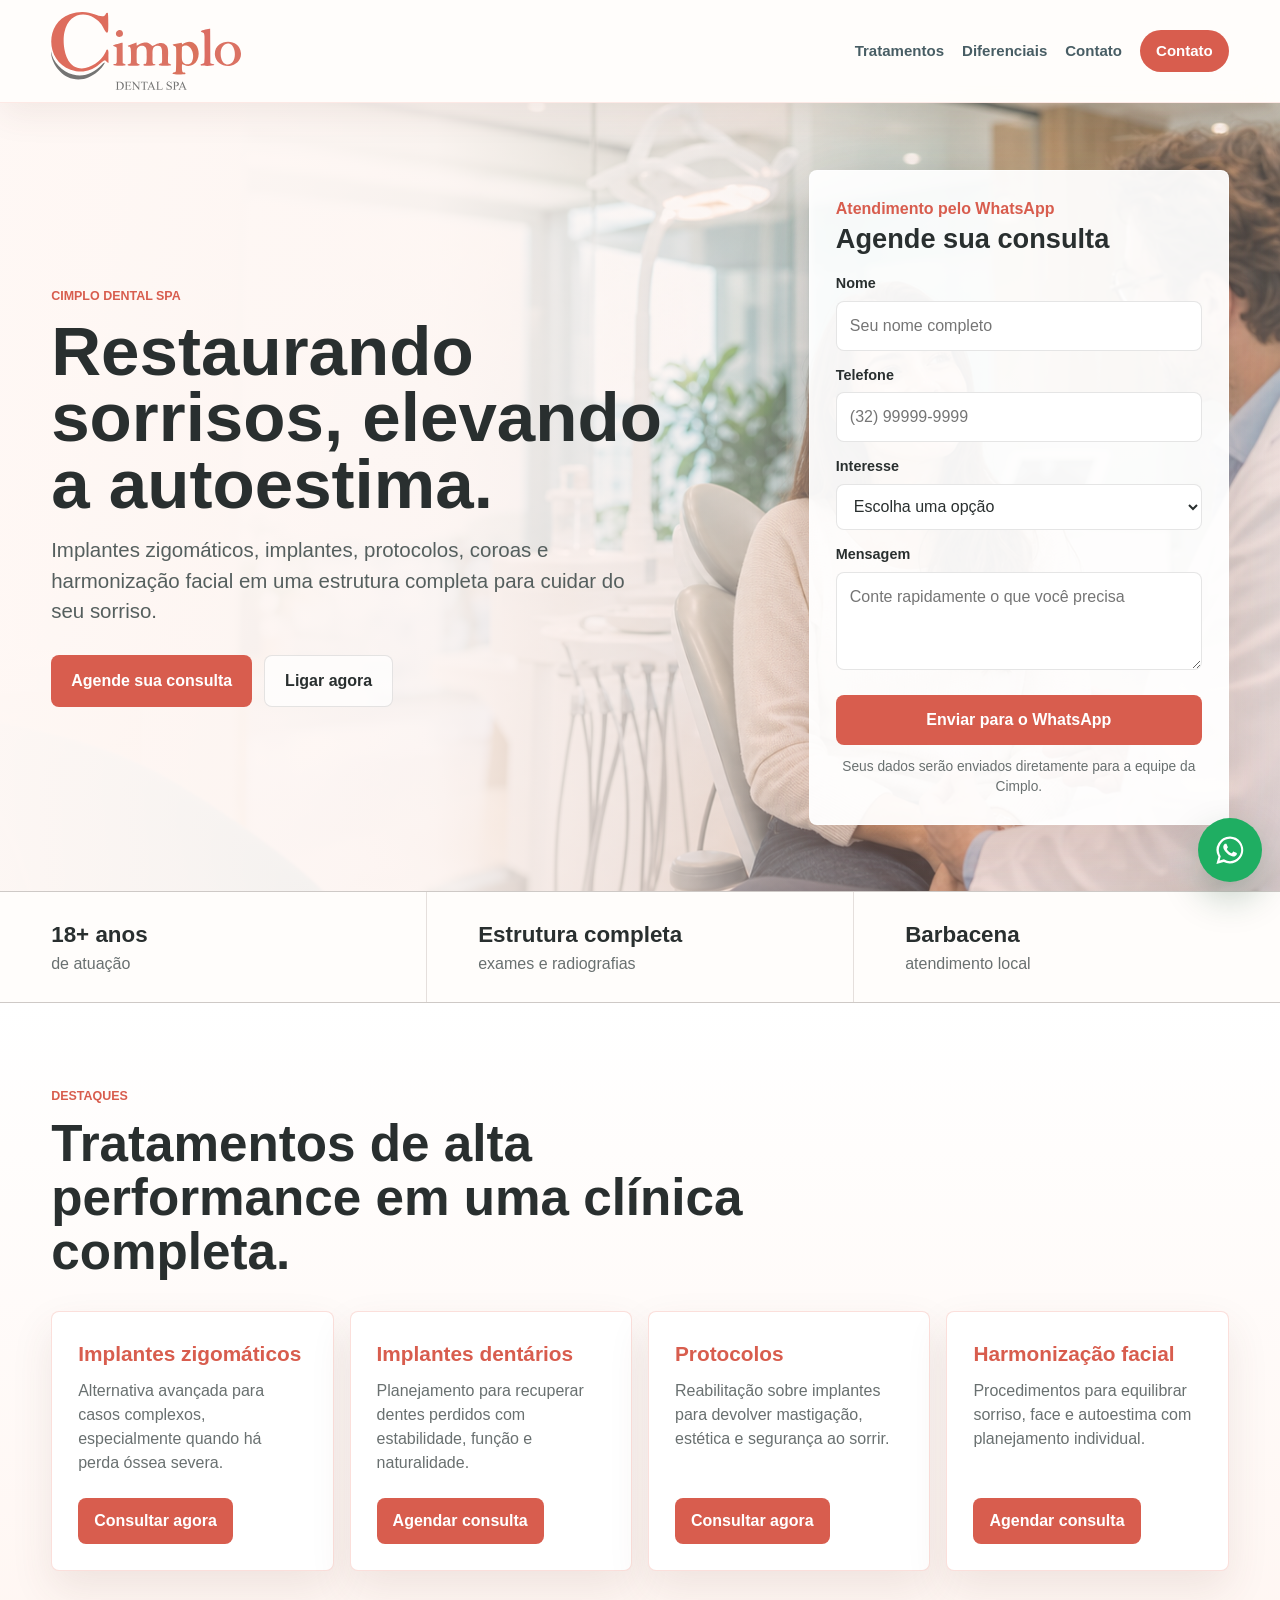
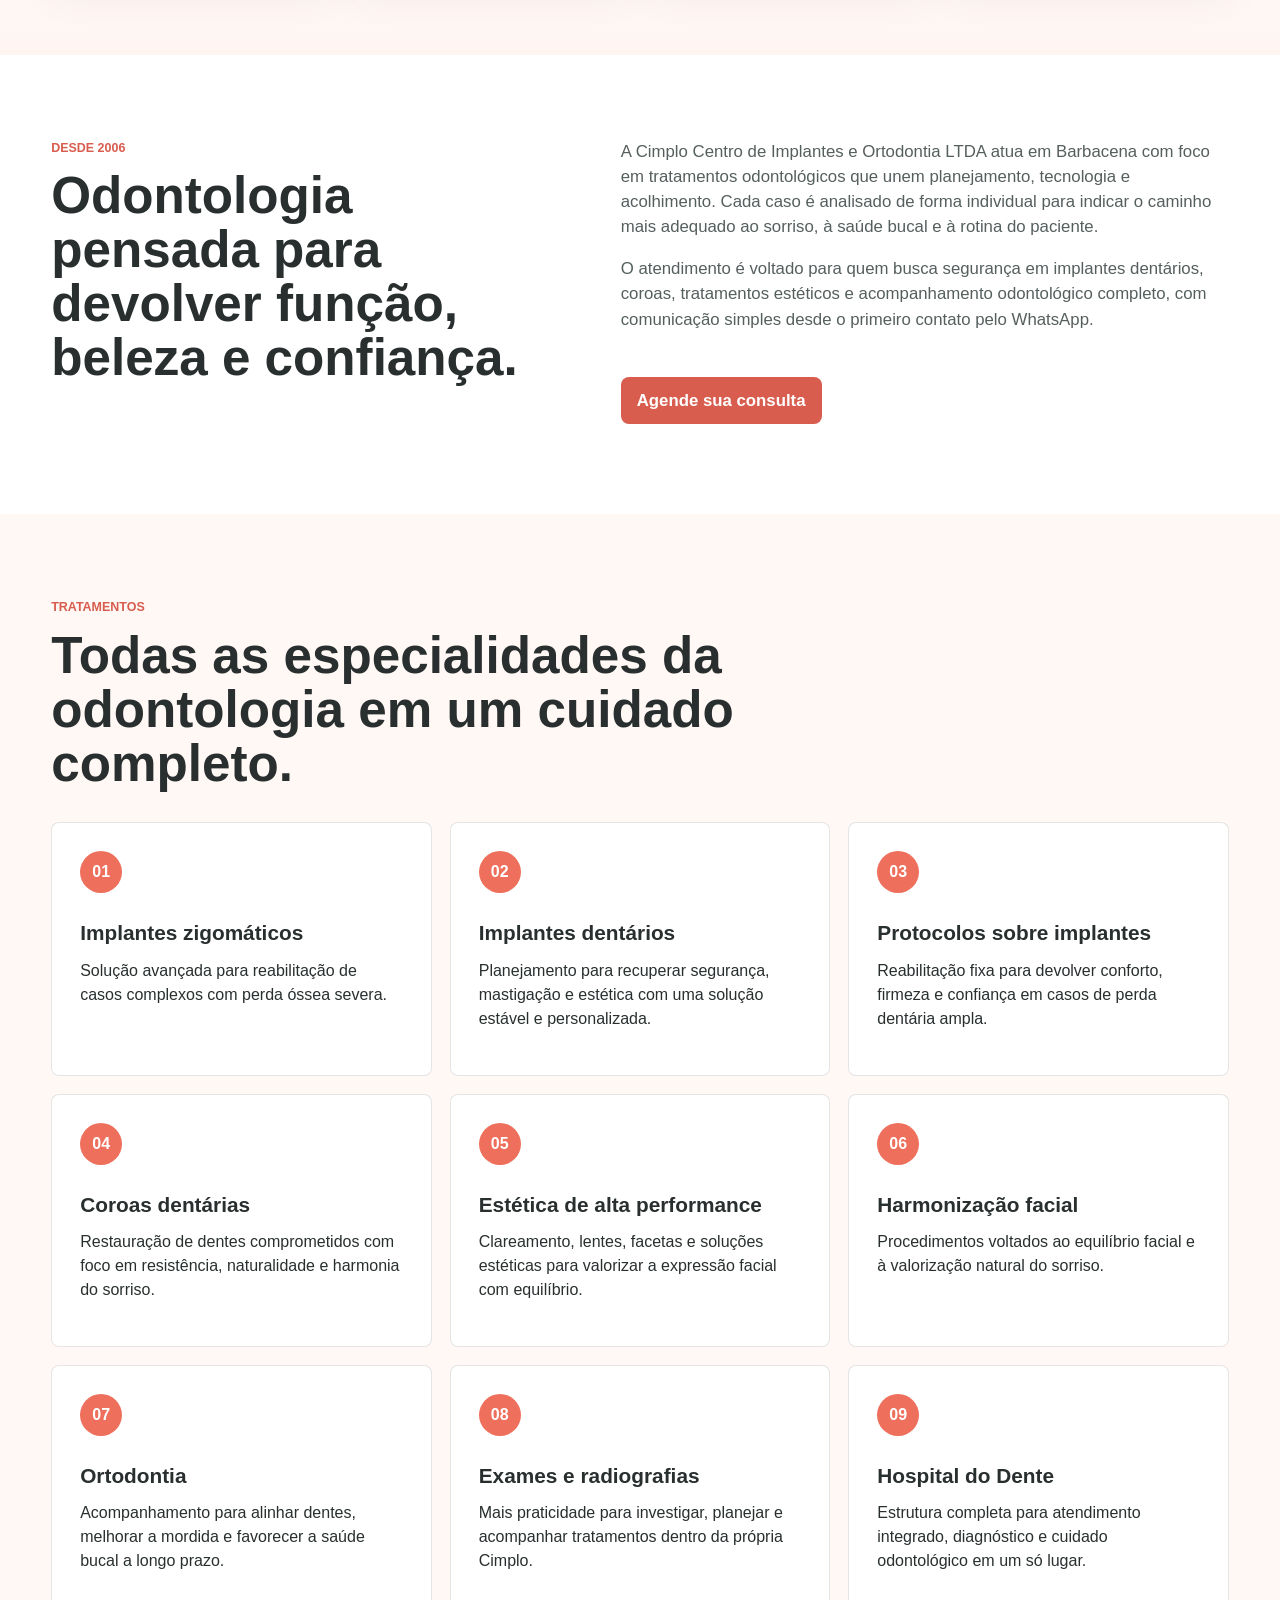
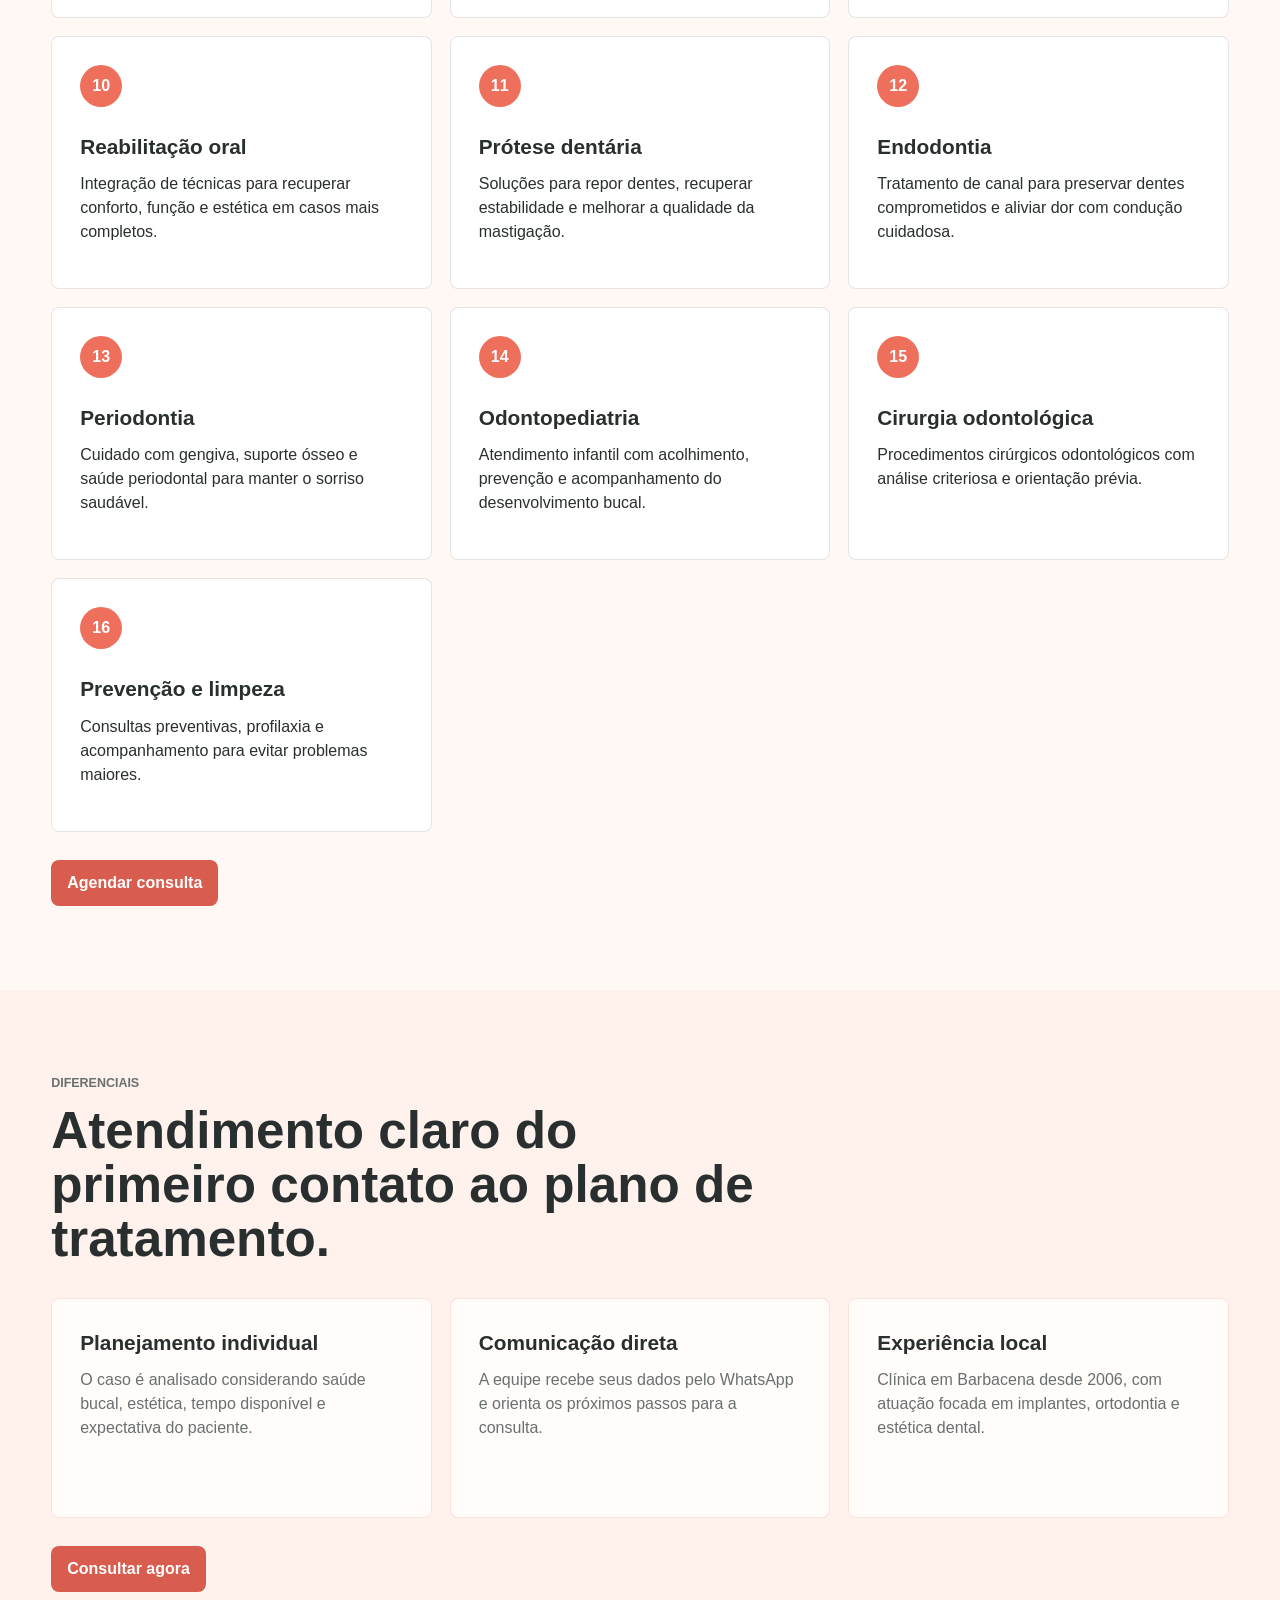
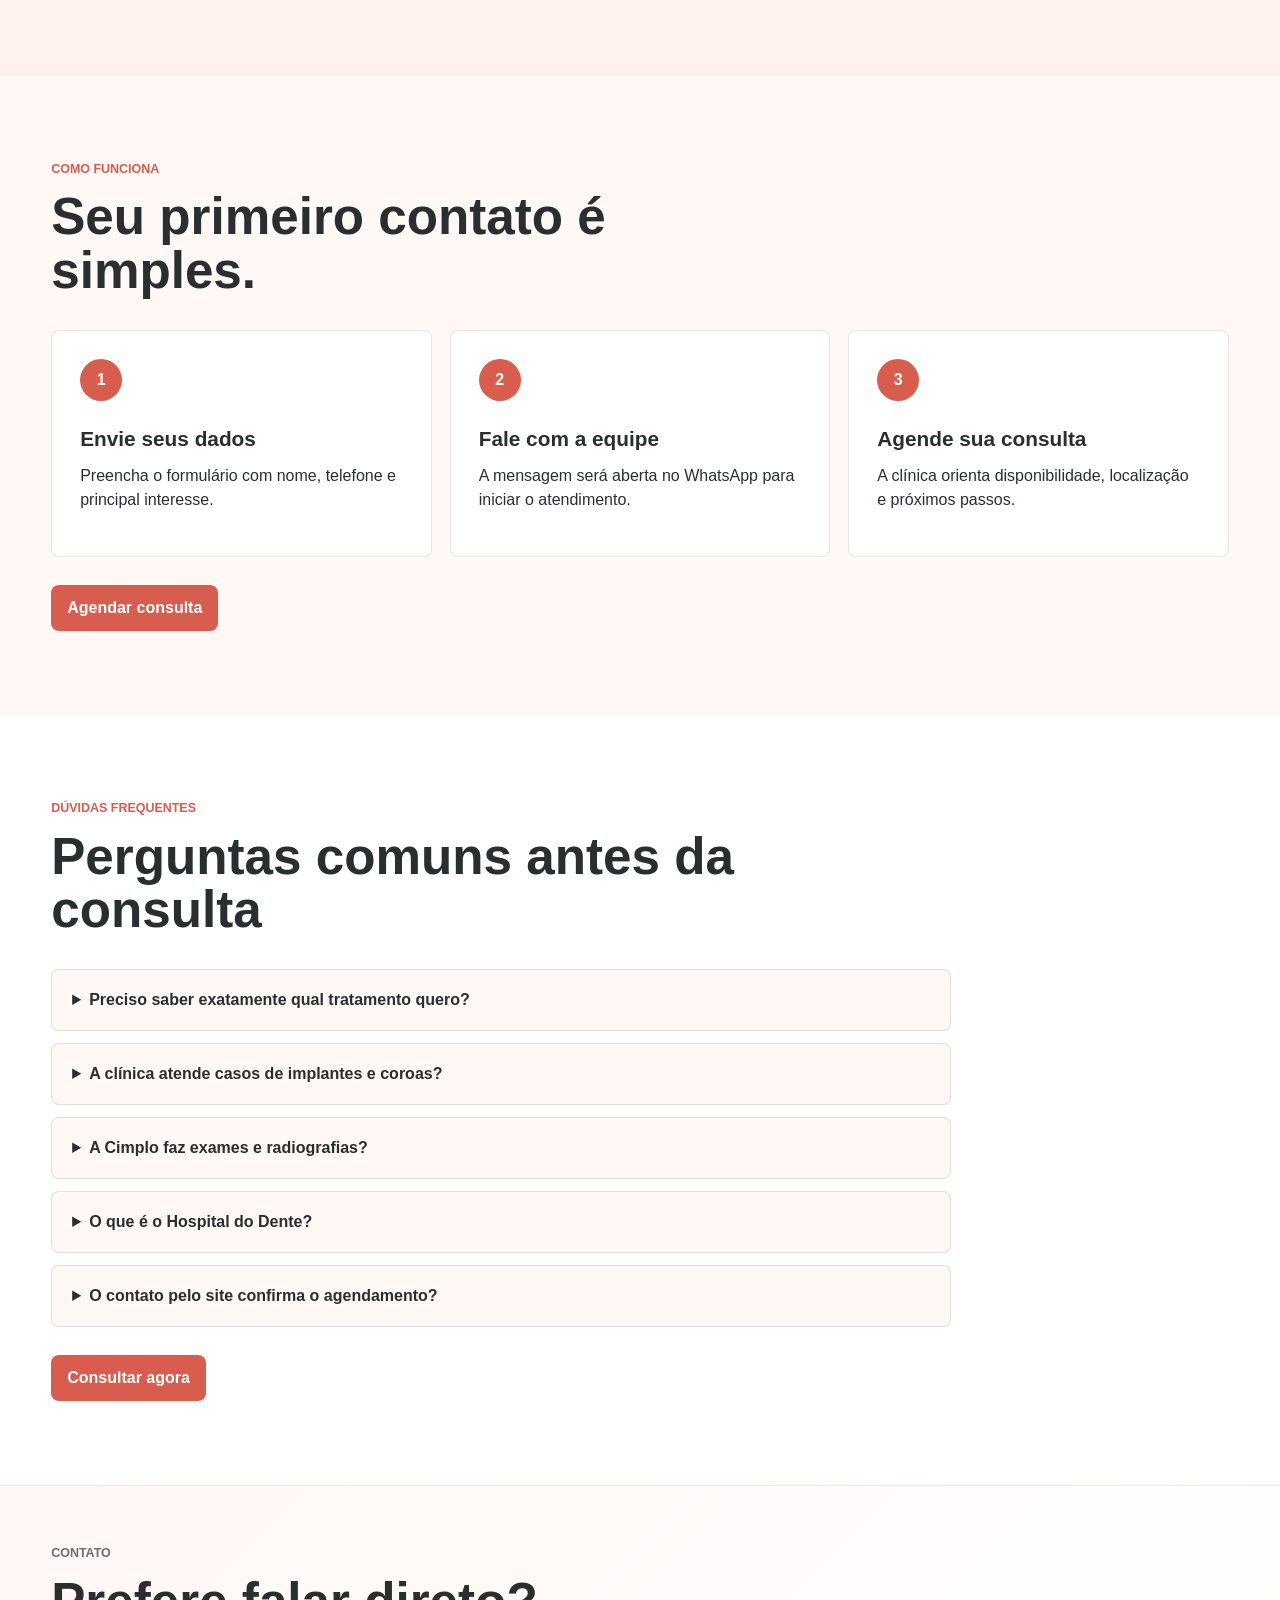
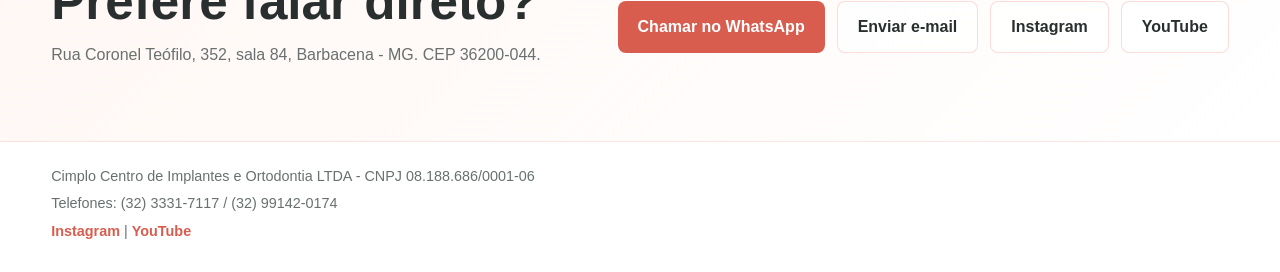
==== index.html @ 1db48340 "Add files via upload" ====
<!doctype html>
<html lang="pt-BR">
  <head>
    <meta charset="utf-8">
    <meta name="viewport" content="width=device-width, initial-scale=1">
    <title>Cimplo Dental Spa | Odontologia Avançada em Barbacena</title>
    <meta
      name="description"
      content="Agende sua consulta na Cimplo Dental Spa, clínica odontológica em Barbacena desde 2006. Envie seus dados pelo WhatsApp."
    >
    <meta property="og:type" content="website">
    <meta property="og:title" content="Cimplo Dental Spa | Odontologia Avançada em Barbacena">
    <meta property="og:description" content="Implantes, protocolos, coroas, harmonização facial, exames e radiografias em uma estrutura completa.">
    <meta property="og:image" content="assets/og-image.png">
    <meta property="og:image:width" content="1200">
    <meta property="og:image:height" content="630">
    <meta property="og:image:alt" content="Cimplo Dental Spa - Restaurando sorrisos, elevando a autoestima.">
    <meta name="twitter:card" content="summary_large_image">
    <meta name="twitter:title" content="Cimplo Dental Spa | Odontologia Avançada em Barbacena">
    <meta name="twitter:description" content="Agende sua consulta na Cimplo Dental Spa em Barbacena.">
    <meta name="twitter:image" content="assets/og-image.png">
    <link rel="preload" href="logo.svg" as="image">
    <link rel="preload" href="assets/cimplo-hero.png" as="image">
    <link rel="stylesheet" href="styles.css">
  </head>
  <body>
    <header class="topbar" aria-label="Cabeçalho">
      <a class="brand" href="#inicio" aria-label="Cimplo Dental Spa">
        <img src="logo.svg" alt="Cimplo Dental Spa">
      </a>
      <nav class="nav" aria-label="Navegação principal">
        <a href="#tratamentos">Tratamentos</a>
        <a href="#diferenciais">Diferenciais</a>
        <a href="#contato">Contato</a>
        <a class="nav-action" href="#contato">Contato</a>
      </nav>
    </header>

    <main id="inicio">
      <section class="hero" aria-labelledby="hero-title">
        <img class="hero-image" src="assets/cimplo-hero.png" alt="Ambiente moderno de clínica odontológica com atendimento acolhedor">
        <div class="hero-shade" aria-hidden="true"></div>
        <div class="hero-content">
          <div class="hero-copy">
            <p class="eyebrow">Cimplo Dental Spa</p>
            <h1 id="hero-title">Restaurando sorrisos, elevando a autoestima.</h1>
            <p class="lead">
              Implantes zigomáticos, implantes, protocolos, coroas e harmonização facial
              em uma estrutura completa para cuidar do seu sorriso.
            </p>
            <div class="hero-actions" aria-label="Ações principais">
              <a class="button primary" href="https://wa.me/5532999935590?text=Ol%C3%A1%2C%20equipe%20Cimplo!%20Quero%20agendar%20minha%20consulta." target="_blank" rel="noopener">Agende sua consulta</a>
              <a class="button secondary" href="tel:+553233317117">Ligar agora</a>
            </div>
          </div>

          <form class="lead-form" id="leadForm">
            <div class="form-heading">
              <p>Atendimento pelo WhatsApp</p>
              <h2>Agende sua consulta</h2>
            </div>

            <label for="name">Nome</label>
            <input id="name" name="name" type="text" autocomplete="name" placeholder="Seu nome completo" required>

            <label for="phone">Telefone</label>
            <input id="phone" name="phone" type="tel" autocomplete="tel" inputmode="tel" placeholder="(32) 99999-9999" required>

            <label for="treatment">Interesse</label>
            <select id="treatment" name="treatment" required>
              <option value="">Escolha uma opção</option>
              <option>Implantes zigomáticos</option>
              <option>Implantes dentários</option>
              <option>Protocolos sobre implantes</option>
              <option>Coroas dentárias</option>
              <option>Harmonização facial</option>
              <option>Ortodontia</option>
              <option>Estética dental</option>
              <option>Clareamento</option>
              <option>Prótese dentária</option>
              <option>Canal / endodontia</option>
              <option>Periodontia / gengiva</option>
              <option>Odontopediatria</option>
              <option>Cirurgia odontológica</option>
              <option>Exames e radiografias</option>
              <option>Hospital do Dente</option>
              <option>Agendar consulta</option>
              <option>Outro tratamento</option>
            </select>

            <label for="message">Mensagem</label>
            <textarea id="message" name="message" rows="3" placeholder="Conte rapidamente o que você precisa"></textarea>

            <button class="submit-button" type="submit">Enviar para o WhatsApp</button>
            <p class="form-note">Seus dados serão enviados diretamente para a equipe da Cimplo.</p>
          </form>
        </div>
      </section>

      <section class="trust-bar" aria-label="Destaques da clínica">
        <div>
          <strong>18+ anos</strong>
          <span>de atuação</span>
        </div>
        <div>
          <strong>Estrutura completa</strong>
          <span>exames e radiografias</span>
        </div>
        <div>
          <strong>Barbacena</strong>
          <span>atendimento local</span>
        </div>
      </section>

      <section class="section highlight-section" aria-labelledby="destaques-title">
        <div class="section-heading">
          <p class="eyebrow">Destaques</p>
          <h2 id="destaques-title">Tratamentos de alta performance em uma clínica completa.</h2>
        </div>
        <div class="highlight-grid">
          <article>
            <h3>Implantes zigomáticos</h3>
            <p>Alternativa avançada para casos complexos, especialmente quando há perda óssea severa.</p>
            <a class="mini-cta" href="https://wa.me/5532999935590?text=Ol%C3%A1%2C%20equipe%20Cimplo!%20Quero%20consultar%20sobre%20implantes%20zigom%C3%A1ticos." target="_blank" rel="noopener">Consultar agora</a>
          </article>
          <article>
            <h3>Implantes dentários</h3>
            <p>Planejamento para recuperar dentes perdidos com estabilidade, função e naturalidade.</p>
            <a class="mini-cta" href="https://wa.me/5532999935590?text=Ol%C3%A1%2C%20equipe%20Cimplo!%20Quero%20agendar%20uma%20consulta%20sobre%20implantes." target="_blank" rel="noopener">Agendar consulta</a>
          </article>
          <article>
            <h3>Protocolos</h3>
            <p>Reabilitação sobre implantes para devolver mastigação, estética e segurança ao sorrir.</p>
            <a class="mini-cta" href="https://wa.me/5532999935590?text=Ol%C3%A1%2C%20equipe%20Cimplo!%20Quero%20consultar%20sobre%20protocolos%20sobre%20implantes." target="_blank" rel="noopener">Consultar agora</a>
          </article>
          <article>
            <h3>Harmonização facial</h3>
            <p>Procedimentos para equilibrar sorriso, face e autoestima com planejamento individual.</p>
            <a class="mini-cta" href="https://wa.me/5532999935590?text=Ol%C3%A1%2C%20equipe%20Cimplo!%20Quero%20agendar%20uma%20consulta%20sobre%20harmoniza%C3%A7%C3%A3o%20facial." target="_blank" rel="noopener">Agendar consulta</a>
          </article>
        </div>
      </section>

      <section class="section intro-section" aria-labelledby="intro-title">
        <div class="section-heading">
          <p class="eyebrow">Desde 2006</p>
          <h2 id="intro-title">Odontologia pensada para devolver função, beleza e confiança.</h2>
        </div>
        <div class="intro-copy">
          <p>
            A Cimplo Centro de Implantes e Ortodontia LTDA atua em Barbacena com foco em tratamentos
            odontológicos que unem planejamento, tecnologia e acolhimento. Cada caso é analisado de
            forma individual para indicar o caminho mais adequado ao sorriso, à saúde bucal e à rotina
            do paciente.
          </p>
          <p>
            O atendimento é voltado para quem busca segurança em implantes dentários, coroas,
            tratamentos estéticos e acompanhamento odontológico completo, com comunicação simples
            desde o primeiro contato pelo WhatsApp.
          </p>
          <a class="section-cta" href="https://wa.me/5532999935590?text=Ol%C3%A1%2C%20equipe%20Cimplo!%20Quero%20agendar%20minha%20consulta." target="_blank" rel="noopener">Agende sua consulta</a>
        </div>
      </section>

      <section class="section" id="tratamentos" aria-labelledby="tratamentos-title">
        <div class="section-heading">
          <p class="eyebrow">Tratamentos</p>
          <h2 id="tratamentos-title">Todas as especialidades da odontologia em um cuidado completo.</h2>
        </div>
        <div class="treatment-grid">
          <article>
            <span class="icon">01</span>
            <h3>Implantes zigomáticos</h3>
            <p>Solução avançada para reabilitação de casos complexos com perda óssea severa.</p>
          </article>
          <article>
            <span class="icon">02</span>
            <h3>Implantes dentários</h3>
            <p>Planejamento para recuperar segurança, mastigação e estética com uma solução estável e personalizada.</p>
          </article>
          <article>
            <span class="icon">03</span>
            <h3>Protocolos sobre implantes</h3>
            <p>Reabilitação fixa para devolver conforto, firmeza e confiança em casos de perda dentária ampla.</p>
          </article>
          <article>
            <span class="icon">04</span>
            <h3>Coroas dentárias</h3>
            <p>Restauração de dentes comprometidos com foco em resistência, naturalidade e harmonia do sorriso.</p>
          </article>
          <article>
            <span class="icon">05</span>
            <h3>Estética de alta performance</h3>
            <p>Clareamento, lentes, facetas e soluções estéticas para valorizar a expressão facial com equilíbrio.</p>
          </article>
          <article>
            <span class="icon">06</span>
            <h3>Harmonização facial</h3>
            <p>Procedimentos voltados ao equilíbrio facial e à valorização natural do sorriso.</p>
          </article>
          <article>
            <span class="icon">07</span>
            <h3>Ortodontia</h3>
            <p>Acompanhamento para alinhar dentes, melhorar a mordida e favorecer a saúde bucal a longo prazo.</p>
          </article>
          <article>
            <span class="icon">08</span>
            <h3>Exames e radiografias</h3>
            <p>Mais praticidade para investigar, planejar e acompanhar tratamentos dentro da própria Cimplo.</p>
          </article>
          <article>
            <span class="icon">09</span>
            <h3>Hospital do Dente</h3>
            <p>Estrutura completa para atendimento integrado, diagnóstico e cuidado odontológico em um só lugar.</p>
          </article>
          <article>
            <span class="icon">10</span>
            <h3>Reabilitação oral</h3>
            <p>Integração de técnicas para recuperar conforto, função e estética em casos mais completos.</p>
          </article>
          <article>
            <span class="icon">11</span>
            <h3>Prótese dentária</h3>
            <p>Soluções para repor dentes, recuperar estabilidade e melhorar a qualidade da mastigação.</p>
          </article>
          <article>
            <span class="icon">12</span>
            <h3>Endodontia</h3>
            <p>Tratamento de canal para preservar dentes comprometidos e aliviar dor com condução cuidadosa.</p>
          </article>
          <article>
            <span class="icon">13</span>
            <h3>Periodontia</h3>
            <p>Cuidado com gengiva, suporte ósseo e saúde periodontal para manter o sorriso saudável.</p>
          </article>
          <article>
            <span class="icon">14</span>
            <h3>Odontopediatria</h3>
            <p>Atendimento infantil com acolhimento, prevenção e acompanhamento do desenvolvimento bucal.</p>
          </article>
          <article>
            <span class="icon">15</span>
            <h3>Cirurgia odontológica</h3>
            <p>Procedimentos cirúrgicos odontológicos com análise criteriosa e orientação prévia.</p>
          </article>
          <article>
            <span class="icon">16</span>
            <h3>Prevenção e limpeza</h3>
            <p>Consultas preventivas, profilaxia e acompanhamento para evitar problemas maiores.</p>
          </article>
        </div>
        <a class="section-cta" href="https://wa.me/5532999935590?text=Ol%C3%A1%2C%20equipe%20Cimplo!%20Quero%20agendar%20uma%20consulta%20odontol%C3%B3gica." target="_blank" rel="noopener">Agendar consulta</a>
      </section>

      <section class="feature-band" id="diferenciais" aria-labelledby="diferenciais-title">
        <div class="section-heading">
          <p class="eyebrow">Diferenciais</p>
          <h2 id="diferenciais-title">Atendimento claro do primeiro contato ao plano de tratamento.</h2>
        </div>
        <div class="feature-grid">
          <article>
            <h3>Planejamento individual</h3>
            <p>O caso é analisado considerando saúde bucal, estética, tempo disponível e expectativa do paciente.</p>
          </article>
          <article>
            <h3>Comunicação direta</h3>
            <p>A equipe recebe seus dados pelo WhatsApp e orienta os próximos passos para a consulta.</p>
          </article>
          <article>
            <h3>Experiência local</h3>
            <p>Clínica em Barbacena desde 2006, com atuação focada em implantes, ortodontia e estética dental.</p>
          </article>
        </div>
        <a class="section-cta" href="https://wa.me/5532999935590?text=Ol%C3%A1%2C%20equipe%20Cimplo!%20Quero%20falar%20com%20voc%C3%AAs%20e%20agendar%20uma%20consulta." target="_blank" rel="noopener">Consultar agora</a>
      </section>

      <section class="section" aria-labelledby="processo-title">
        <div class="section-heading">
          <p class="eyebrow">Como funciona</p>
          <h2 id="processo-title">Seu primeiro contato é simples.</h2>
        </div>
        <div class="steps">
          <div>
            <span>1</span>
            <h3>Envie seus dados</h3>
            <p>Preencha o formulário com nome, telefone e principal interesse.</p>
          </div>
          <div>
            <span>2</span>
            <h3>Fale com a equipe</h3>
            <p>A mensagem será aberta no WhatsApp para iniciar o atendimento.</p>
          </div>
          <div>
            <span>3</span>
            <h3>Agende sua consulta</h3>
            <p>A clínica orienta disponibilidade, localização e próximos passos.</p>
          </div>
        </div>
        <a class="section-cta" href="https://wa.me/5532999935590?text=Ol%C3%A1%2C%20equipe%20Cimplo!%20Quero%20agendar%20minha%20consulta." target="_blank" rel="noopener">Agendar consulta</a>
      </section>

      <section class="faq-section" aria-labelledby="faq-title">
        <div class="section-heading">
          <p class="eyebrow">Dúvidas frequentes</p>
          <h2 id="faq-title">Perguntas comuns antes da consulta</h2>
        </div>
        <div class="faq-list">
          <details>
            <summary>Preciso saber exatamente qual tratamento quero?</summary>
            <p>Não. Você pode agendar sua consulta e a equipe ajuda a entender as possibilidades mais indicadas para o seu caso.</p>
          </details>
          <details>
            <summary>A clínica atende casos de implantes e coroas?</summary>
            <p>Sim. A Cimplo trabalha com implantes, coroas dentárias e planejamento de reabilitação oral.</p>
          </details>
          <details>
            <summary>A Cimplo faz exames e radiografias?</summary>
            <p>Sim. A clínica conta com estrutura para exames, radiografias e planejamento odontológico em um só lugar.</p>
          </details>
          <details>
            <summary>O que é o Hospital do Dente?</summary>
            <p>É a proposta de estrutura completa da Cimplo: atendimento integrado, diagnóstico, exames e tratamentos odontológicos no mesmo endereço.</p>
          </details>
          <details>
            <summary>O contato pelo site confirma o agendamento?</summary>
            <p>O formulário abre uma conversa no WhatsApp. A confirmação de dia e horário acontece diretamente com a equipe.</p>
          </details>
        </div>
        <a class="section-cta" href="https://wa.me/5532999935590?text=Ol%C3%A1%2C%20equipe%20Cimplo!%20Quero%20tirar%20d%C3%BAvidas%20e%20agendar%20uma%20consulta." target="_blank" rel="noopener">Consultar agora</a>
      </section>

      <section class="contact-band" id="contato" aria-labelledby="contato-title">
        <div>
          <p class="eyebrow">Contato</p>
          <h2 id="contato-title">Prefere falar direto?</h2>
          <p>
            Rua Coronel Teófilo, 352, sala 84, Barbacena - MG. CEP 36200-044.
          </p>
        </div>
        <div class="contact-actions">
          <a class="button primary dark" href="https://wa.me/5532999935590" target="_blank" rel="noopener">Chamar no WhatsApp</a>
          <a class="button secondary dark" href="mailto:cimplodental@gmail.com">Enviar e-mail</a>
          <a class="button secondary dark" href="https://www.instagram.com/cimplodental?igsh=MXQzd3UzODdmeGM5Zg%3D%3D&utm_source=qr" target="_blank" rel="noopener">Instagram</a>
          <a class="button secondary dark" href="https://www.youtube.com/@cimplodentalspa5554" target="_blank" rel="noopener">YouTube</a>
        </div>
      </section>
    </main>

    <a class="floating-whatsapp" href="https://wa.me/5532999935590" target="_blank" rel="noopener" aria-label="Abrir WhatsApp da Cimplo">
      <svg viewBox="0 0 32 32" aria-hidden="true" focusable="false">
        <path d="M16.04 3.2A12.74 12.74 0 0 0 5.08 22.38L3.2 29.12l6.9-1.8A12.72 12.72 0 1 0 16.04 3.2Zm0 23.3a10.55 10.55 0 0 1-5.37-1.47l-.38-.23-4.1 1.08 1.09-3.98-.25-.41A10.51 10.51 0 1 1 16.04 26.5Zm5.75-7.88c-.31-.16-1.85-.91-2.14-1.02-.29-.1-.5-.16-.71.16-.21.31-.81 1.02-1 1.23-.18.21-.37.24-.68.08-.31-.16-1.32-.49-2.51-1.55-.93-.83-1.56-1.85-1.74-2.16-.18-.31-.02-.48.14-.64.14-.14.31-.37.47-.55.16-.18.21-.31.31-.52.1-.21.05-.39-.03-.55-.08-.16-.71-1.71-.97-2.34-.26-.62-.52-.53-.71-.54h-.61c-.21 0-.55.08-.84.39-.29.31-1.1 1.08-1.1 2.63s1.13 3.05 1.29 3.26c.16.21 2.22 3.39 5.38 4.75.75.32 1.34.52 1.8.66.76.24 1.44.2 1.98.12.6-.09 1.85-.76 2.11-1.49.26-.73.26-1.36.18-1.49-.08-.13-.29-.21-.6-.37Z"></path>
      </svg>
    </a>

    <footer class="footer">
      <p>Cimplo Centro de Implantes e Ortodontia LTDA - CNPJ 08.188.686/0001-06</p>
      <p>Telefones: (32) 3331-7117 / (32) 99142-0174</p>
      <p>
        <a href="https://www.instagram.com/cimplodental?igsh=MXQzd3UzODdmeGM5Zg%3D%3D&utm_source=qr" target="_blank" rel="noopener">Instagram</a>
        <span aria-hidden="true"> | </span>
        <a href="https://www.youtube.com/@cimplodentalspa5554" target="_blank" rel="noopener">YouTube</a>
      </p>
    </footer>

    <script src="script.js"></script>
  </body>
</html>
---- styles.css ----
:root {
  --ink: #292f2f;
  --muted: #697070;
  --paper: #fff8f5;
  --white: #ffffff;
  --cream: #fff1ec;
  --pearl: #fffdfb;
  --coral: #ee6f5c;
  --coral-deep: #d85d4e;
  --gray: #8b908d;
  --line: rgba(41, 47, 47, 0.12);
  --shadow: 0 24px 70px rgba(97, 58, 46, 0.16);
}

* {
  box-sizing: border-box;
}

html {
  scroll-behavior: smooth;
}

[id] {
  scroll-margin-top: 120px;
}

body {
  margin: 0;
  font-family: Arial, Helvetica, sans-serif;
  color: var(--ink);
  background: var(--paper);
  line-height: 1.5;
}

body::selection {
  color: var(--white);
  background: var(--coral-deep);
}

a {
  color: inherit;
  text-decoration: none;
}

.topbar {
  position: sticky;
  z-index: 20;
  top: 0;
  display: flex;
  align-items: center;
  justify-content: space-between;
  gap: 24px;
  padding: 12px clamp(18px, 4vw, 56px);
  background: rgba(255, 253, 251, 0.92);
  border-bottom: 1px solid rgba(238, 111, 92, 0.14);
  backdrop-filter: blur(16px);
  box-shadow: 0 12px 34px rgba(97, 58, 46, 0.08);
}

.brand {
  display: inline-flex;
  align-items: center;
  width: clamp(132px, 16vw, 190px);
  min-width: 0;
}

.brand img {
  display: block;
  width: 100%;
  height: auto;
  border-radius: 4px;
}

.nav {
  display: flex;
  align-items: center;
  gap: 18px;
  font-size: 0.94rem;
  font-weight: 700;
}

.nav a:not(.nav-action) {
  color: rgba(21, 49, 58, 0.78);
}

.nav-action {
  padding: 10px 16px;
  border-radius: 999px;
  color: var(--white);
  background: var(--coral-deep);
}

.hero {
  position: relative;
  min-height: calc(100svh - 112px);
  display: grid;
  align-items: center;
  overflow: hidden;
  padding: 48px clamp(18px, 4vw, 56px);
}

.hero-image,
.hero-shade {
  position: absolute;
  inset: 0;
  width: 100%;
  height: 100%;
}

.hero-image {
  object-fit: cover;
  animation: heroZoom 18s ease-in-out infinite alternate;
}

.hero-shade {
  background:
    linear-gradient(90deg, rgba(255, 248, 245, 0.98) 0%, rgba(255, 248, 245, 0.9) 34%, rgba(255, 248, 245, 0.22) 68%),
    linear-gradient(0deg, rgba(238, 111, 92, 0.12), rgba(255, 253, 251, 0.04));
}

.hero-content {
  position: relative;
  z-index: 1;
  display: grid;
  grid-template-columns: minmax(0, 1fr) minmax(320px, 420px);
  gap: clamp(28px, 6vw, 72px);
  align-items: center;
  width: min(1180px, 100%);
  margin: 0 auto;
}

.hero-copy {
  max-width: 650px;
  animation: fadeUp 0.85s ease both;
}

.eyebrow {
  margin: 0 0 12px;
  color: var(--coral-deep);
  font-size: 0.78rem;
  font-weight: 800;
  letter-spacing: 0;
  text-transform: uppercase;
}

h1,
h2,
h3,
p {
  margin-top: 0;
}

h1 {
  margin-bottom: 18px;
  font-size: clamp(3rem, 5.4vw, 5.4rem);
  line-height: 0.96;
}

h2 {
  margin-bottom: 14px;
  font-size: clamp(2rem, 4vw, 3.2rem);
  line-height: 1.05;
}

h3 {
  margin-bottom: 10px;
  font-size: 1.3rem;
}

.lead {
  max-width: 600px;
  color: #555f5e;
  font-size: clamp(1.08rem, 2vw, 1.28rem);
}

.hero-actions,
.contact-actions {
  display: flex;
  flex-wrap: wrap;
  gap: 12px;
  margin-top: 28px;
}

.button,
.submit-button {
  display: inline-flex;
  align-items: center;
  justify-content: center;
  min-height: 48px;
  padding: 13px 20px;
  border: 0;
  border-radius: 8px;
  font: inherit;
  font-weight: 800;
  cursor: pointer;
  transition: transform 180ms ease, box-shadow 180ms ease, background-color 180ms ease;
}

.button:hover,
.submit-button:hover,
.mini-cta:hover,
.section-cta:hover,
.nav-action:hover {
  transform: translateY(-2px);
  box-shadow: 0 14px 30px rgba(216, 93, 78, 0.22);
}

.primary,
.submit-button {
  color: var(--white);
  background: var(--coral-deep);
}

.secondary {
  color: var(--ink);
  background: rgba(255, 255, 255, 0.72);
  border: 1px solid var(--line);
}

.dark.secondary {
  color: var(--ink);
  background: rgba(255, 255, 255, 0.72);
  border-color: rgba(238, 111, 92, 0.24);
}

.dark.primary {
  background: var(--coral-deep);
}

.lead-form {
  padding: 26px;
  border: 1px solid rgba(255, 255, 255, 0.62);
  border-radius: 8px;
  background: rgba(255, 255, 255, 0.94);
  box-shadow: var(--shadow);
  animation: fadeUp 0.85s 0.12s ease both;
}

.form-heading p {
  margin-bottom: 4px;
  color: var(--coral-deep);
  font-weight: 800;
}

.form-heading h2 {
  margin-bottom: 20px;
  font-size: 1.7rem;
}

label {
  display: block;
  margin: 14px 0 6px;
  font-size: 0.9rem;
  font-weight: 800;
}

input,
select,
textarea {
  width: 100%;
  min-height: 46px;
  padding: 12px 13px;
  border: 1px solid var(--line);
  border-radius: 8px;
  background: var(--white);
  color: var(--ink);
  font: inherit;
}

textarea {
  resize: vertical;
}

input:focus,
select:focus,
textarea:focus {
  outline: 3px solid rgba(238, 111, 92, 0.22);
  border-color: var(--coral);
}

.submit-button {
  width: 100%;
  margin-top: 18px;
}

.form-note {
  margin: 12px 0 0;
  color: var(--muted);
  font-size: 0.86rem;
  text-align: center;
}

.trust-bar {
  display: grid;
  grid-template-columns: repeat(3, 1fr);
  gap: 1px;
  background: var(--line);
  border-top: 1px solid var(--line);
  border-bottom: 1px solid var(--line);
}

.trust-bar div {
  padding: 26px clamp(18px, 4vw, 56px);
  background: var(--pearl);
}

.trust-bar strong,
.trust-bar span {
  display: block;
}

.trust-bar strong {
  font-size: 1.4rem;
}

.trust-bar span {
  color: var(--muted);
}

.section,
.feature-band,
.faq-section {
  padding: 84px clamp(18px, 4vw, 56px);
}

.section-heading {
  width: min(720px, 100%);
  margin-bottom: 32px;
}

.highlight-section {
  background: linear-gradient(180deg, #ffffff 0%, #fff6f2 100%);
}

.highlight-grid {
  display: grid;
  grid-template-columns: repeat(4, 1fr);
  gap: 16px;
}

.highlight-grid article {
  display: flex;
  min-height: 260px;
  flex-direction: column;
  align-items: flex-start;
  padding: 26px;
  border: 1px solid rgba(238, 111, 92, 0.22);
  border-radius: 8px;
  background: var(--white);
  box-shadow: 0 18px 42px rgba(97, 58, 46, 0.1);
  transition: transform 220ms ease, box-shadow 220ms ease, border-color 220ms ease;
}

.highlight-grid article:hover,
.treatment-grid article:hover,
.feature-grid article:hover,
.steps div:hover {
  transform: translateY(-6px);
  border-color: rgba(238, 111, 92, 0.36);
  box-shadow: 0 18px 44px rgba(97, 58, 46, 0.13);
}

.highlight-grid h3 {
  color: var(--coral-deep);
}

.highlight-grid p {
  color: var(--muted);
}

.mini-cta,
.section-cta {
  display: inline-flex;
  align-items: center;
  justify-content: center;
  min-height: 44px;
  padding: 11px 16px;
  border-radius: 8px;
  color: var(--white);
  background: var(--coral-deep);
  font-weight: 800;
  transition: transform 180ms ease, box-shadow 180ms ease;
}

.mini-cta {
  margin-top: auto;
}

.section-cta {
  margin-top: 28px;
}

.intro-section {
  display: grid;
  grid-template-columns: minmax(0, 0.9fr) minmax(320px, 1.1fr);
  gap: clamp(28px, 6vw, 72px);
  align-items: start;
  background: var(--white);
}

.intro-copy {
  color: #555f5e;
  font-size: 1.05rem;
}

.intro-copy p:last-child {
  margin-bottom: 0;
}

.treatment-grid,
.feature-grid,
.steps {
  display: grid;
  grid-template-columns: repeat(3, 1fr);
  gap: 18px;
}

.treatment-grid article,
.feature-grid article,
.steps div {
  min-height: 220px;
  padding: 28px;
  border: 1px solid var(--line);
  border-radius: 8px;
  background: var(--white);
  transition: transform 220ms ease, box-shadow 220ms ease, border-color 220ms ease;
}

.feature-band {
  color: var(--ink);
  background: var(--cream);
}

.feature-band .eyebrow,
.feature-band p {
  color: var(--muted);
}

.feature-band h2,
.feature-band h3 {
  color: var(--ink);
}

.feature-grid article {
  border-color: rgba(238, 111, 92, 0.18);
  background: rgba(255, 255, 255, 0.74);
}

.steps div {
  min-height: 210px;
}

.steps span {
  display: inline-grid;
  place-items: center;
  width: 42px;
  height: 42px;
  margin-bottom: 22px;
  border-radius: 50%;
  color: var(--white);
  background: var(--coral-deep);
  font-weight: 800;
}

.faq-section {
  background: var(--white);
}

.faq-list {
  display: grid;
  gap: 12px;
  width: min(900px, 100%);
}

.faq-list details {
  border: 1px solid var(--line);
  border-radius: 8px;
  background: var(--paper);
  transition: border-color 180ms ease, box-shadow 180ms ease;
}

.faq-list details[open] {
  border-color: rgba(238, 111, 92, 0.34);
  box-shadow: 0 14px 34px rgba(97, 58, 46, 0.1);
}

.faq-list summary {
  padding: 18px 20px;
  cursor: pointer;
  font-weight: 800;
}

.faq-list p {
  margin: 0;
  padding: 0 20px 20px;
  color: var(--muted);
}

.icon {
  display: inline-grid;
  place-items: center;
  width: 42px;
  height: 42px;
  margin-bottom: 24px;
  border-radius: 50%;
  color: var(--white);
  background: var(--coral);
  font-weight: 800;
}

.contact-band {
  display: grid;
  grid-template-columns: minmax(0, 1fr) auto;
  gap: 24px;
  align-items: center;
  padding: 58px clamp(18px, 4vw, 56px);
  color: var(--ink);
  background: linear-gradient(135deg, #fff7f4 0%, #ffffff 100%);
  border-top: 1px solid rgba(238, 111, 92, 0.16);
  border-bottom: 1px solid rgba(238, 111, 92, 0.16);
}

.contact-band .eyebrow,
.contact-band p {
  color: var(--muted);
}

.contact-band h2 {
  color: var(--ink);
}

.floating-whatsapp {
  position: fixed;
  z-index: 30;
  right: 18px;
  bottom: 18px;
  display: inline-flex;
  width: 64px;
  height: 64px;
  min-height: 64px;
  align-items: center;
  justify-content: center;
  padding: 0;
  border-radius: 50%;
  color: var(--white);
  background: #1fae62;
  box-shadow: 0 16px 36px rgba(10, 72, 38, 0.25);
  font-weight: 800;
  animation: whatsappPulse 2.7s ease-in-out infinite;
  transition: transform 180ms ease, box-shadow 180ms ease;
}

.floating-whatsapp:hover {
  transform: translateY(-3px) scale(1.02);
  box-shadow: 0 20px 46px rgba(10, 72, 38, 0.34);
}

.floating-whatsapp svg {
  width: 34px;
  height: 34px;
  fill: currentColor;
  flex: 0 0 auto;
}

.reveal {
  opacity: 0;
  transform: translateY(24px);
  transition: opacity 620ms ease, transform 620ms ease;
}

.reveal.is-visible {
  opacity: 1;
  transform: translateY(0);
}

.footer {
  padding: 24px clamp(18px, 4vw, 56px);
  color: var(--muted);
  background: var(--white);
  font-size: 0.9rem;
}

.footer a {
  color: var(--coral-deep);
  font-weight: 800;
}

.footer p {
  margin: 0 0 6px;
}

@media (max-width: 880px) {
  .topbar {
    position: sticky;
  }

  .nav a:not(.nav-action) {
    display: none;
  }

  .hero {
    min-height: auto;
    padding-top: 40px;
  }

  .hero-shade {
    background: linear-gradient(180deg, rgba(255, 248, 245, 0.98) 0%, rgba(255, 248, 245, 0.92) 58%, rgba(255, 248, 245, 0.72) 100%);
  }

  .hero-content,
  .contact-band,
  .intro-section {
    grid-template-columns: 1fr;
  }

  .trust-bar,
  .highlight-grid,
  .treatment-grid,
  .feature-grid,
  .steps {
    grid-template-columns: 1fr;
  }

  .contact-actions {
    margin-top: 0;
  }
}

@media (max-width: 520px) {
  .brand {
    width: 132px;
  }

  .nav-action {
    padding: 9px 12px;
  }

  .hero {
    padding-top: 30px;
  }

  h1 {
    font-size: 2.7rem;
  }

  .lead-form {
    padding: 20px;
  }

  .button {
    width: 100%;
  }

  .section-cta,
  .mini-cta {
    width: 100%;
  }

  .floating-whatsapp {
    right: 14px;
    bottom: 14px;
    width: 58px;
    height: 58px;
    min-height: 58px;
  }
}

@keyframes fadeUp {
  from {
    opacity: 0;
    transform: translateY(22px);
  }

  to {
    opacity: 1;
    transform: translateY(0);
  }
}

@keyframes heroZoom {
  from {
    transform: scale(1);
  }

  to {
    transform: scale(1.045);
  }
}

@keyframes whatsappPulse {
  0%,
  100% {
    box-shadow: 0 16px 36px rgba(10, 72, 38, 0.25);
  }

  50% {
    box-shadow: 0 16px 36px rgba(10, 72, 38, 0.25), 0 0 0 10px rgba(31, 174, 98, 0.14);
  }
}

@media (prefers-reduced-motion: reduce) {
  *,
  *::before,
  *::after {
    animation-duration: 0.01ms !important;
    animation-iteration-count: 1 !important;
    scroll-behavior: auto !important;
    transition-duration: 0.01ms !important;
  }

  .reveal {
    opacity: 1;
    transform: none;
  }
}
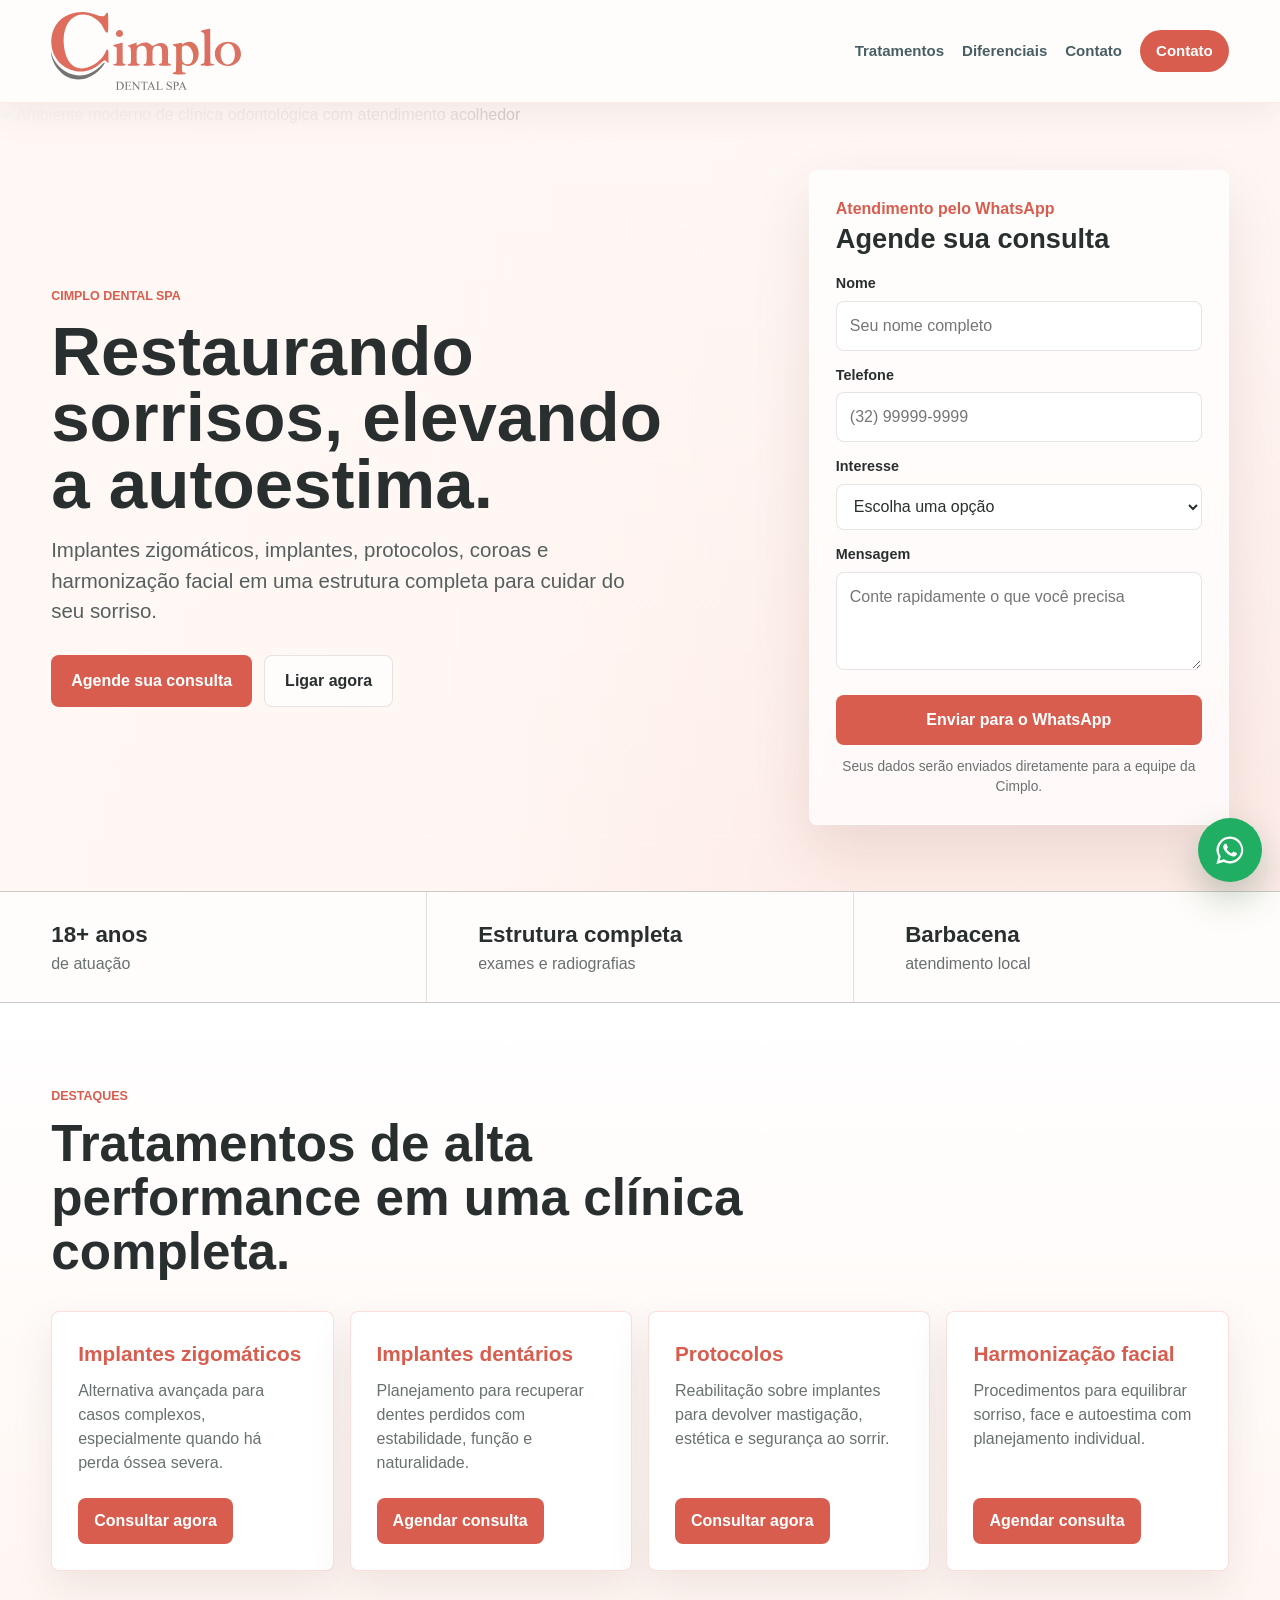
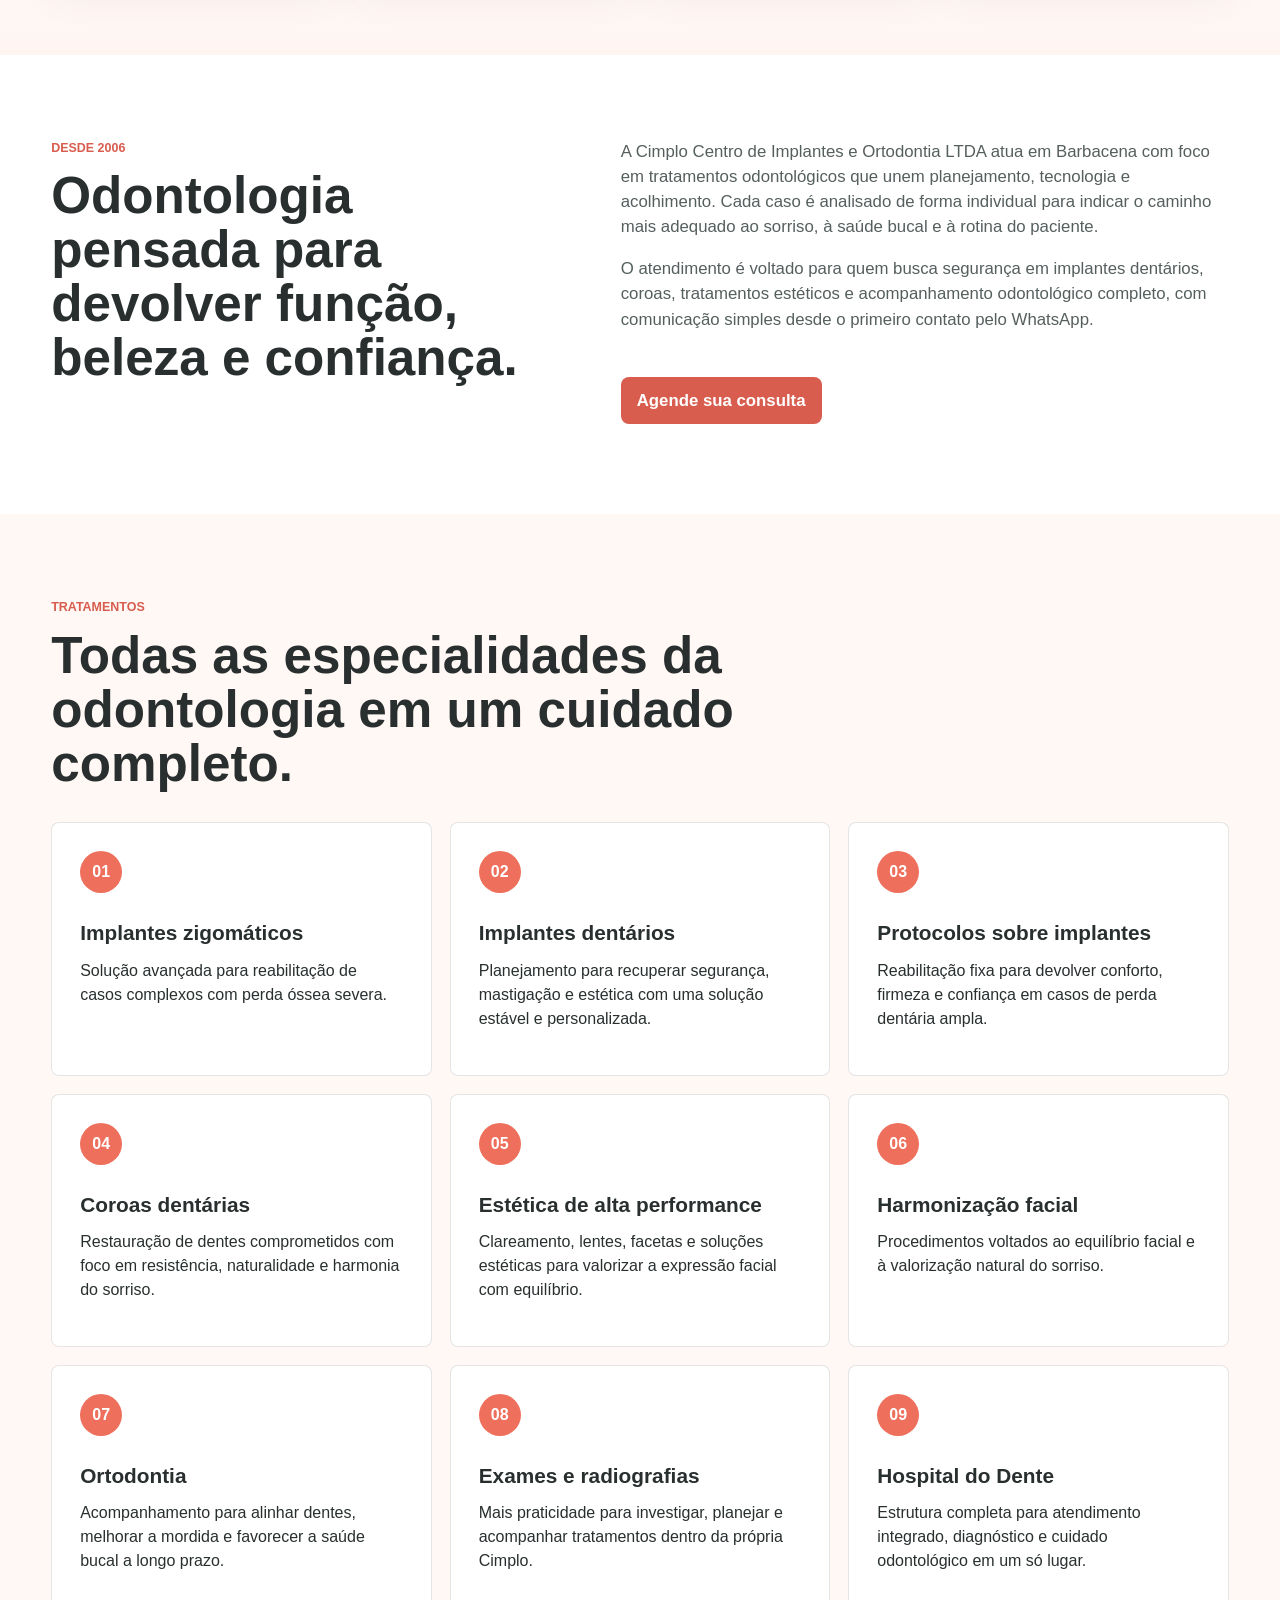
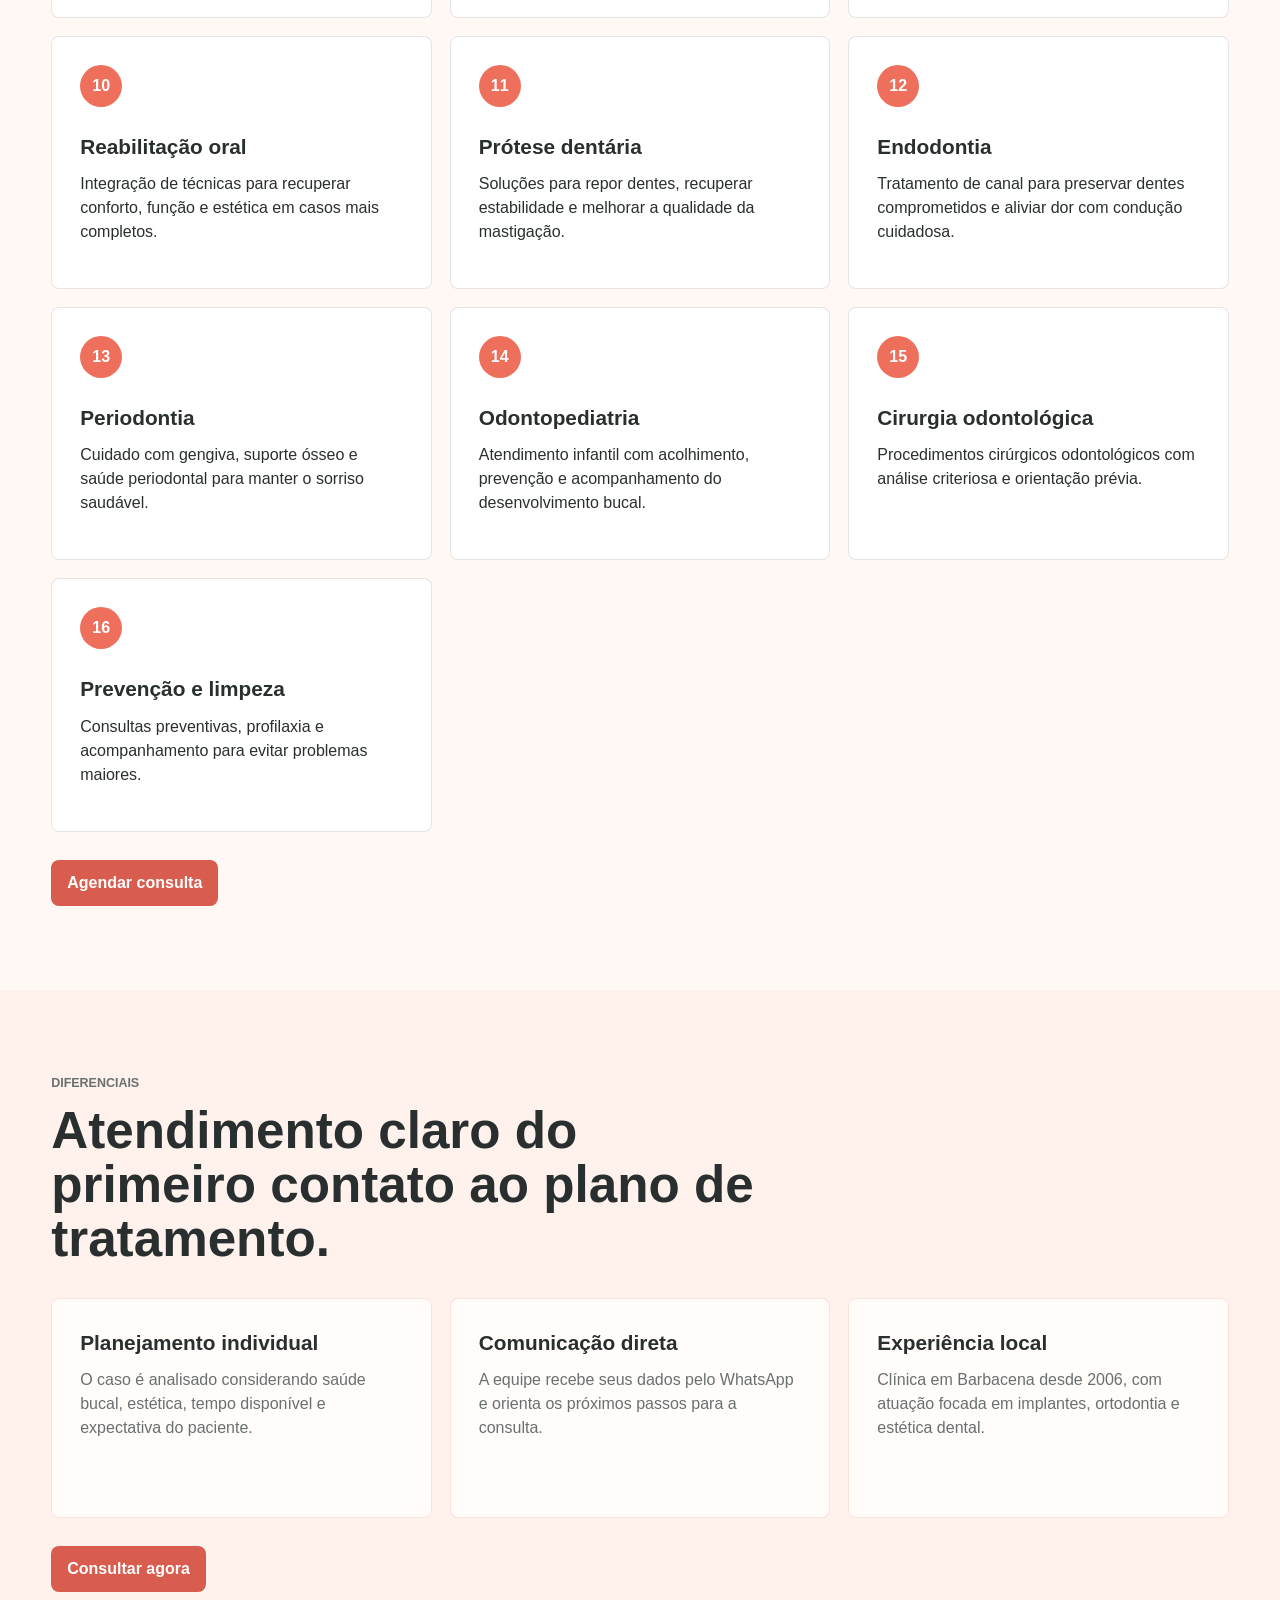
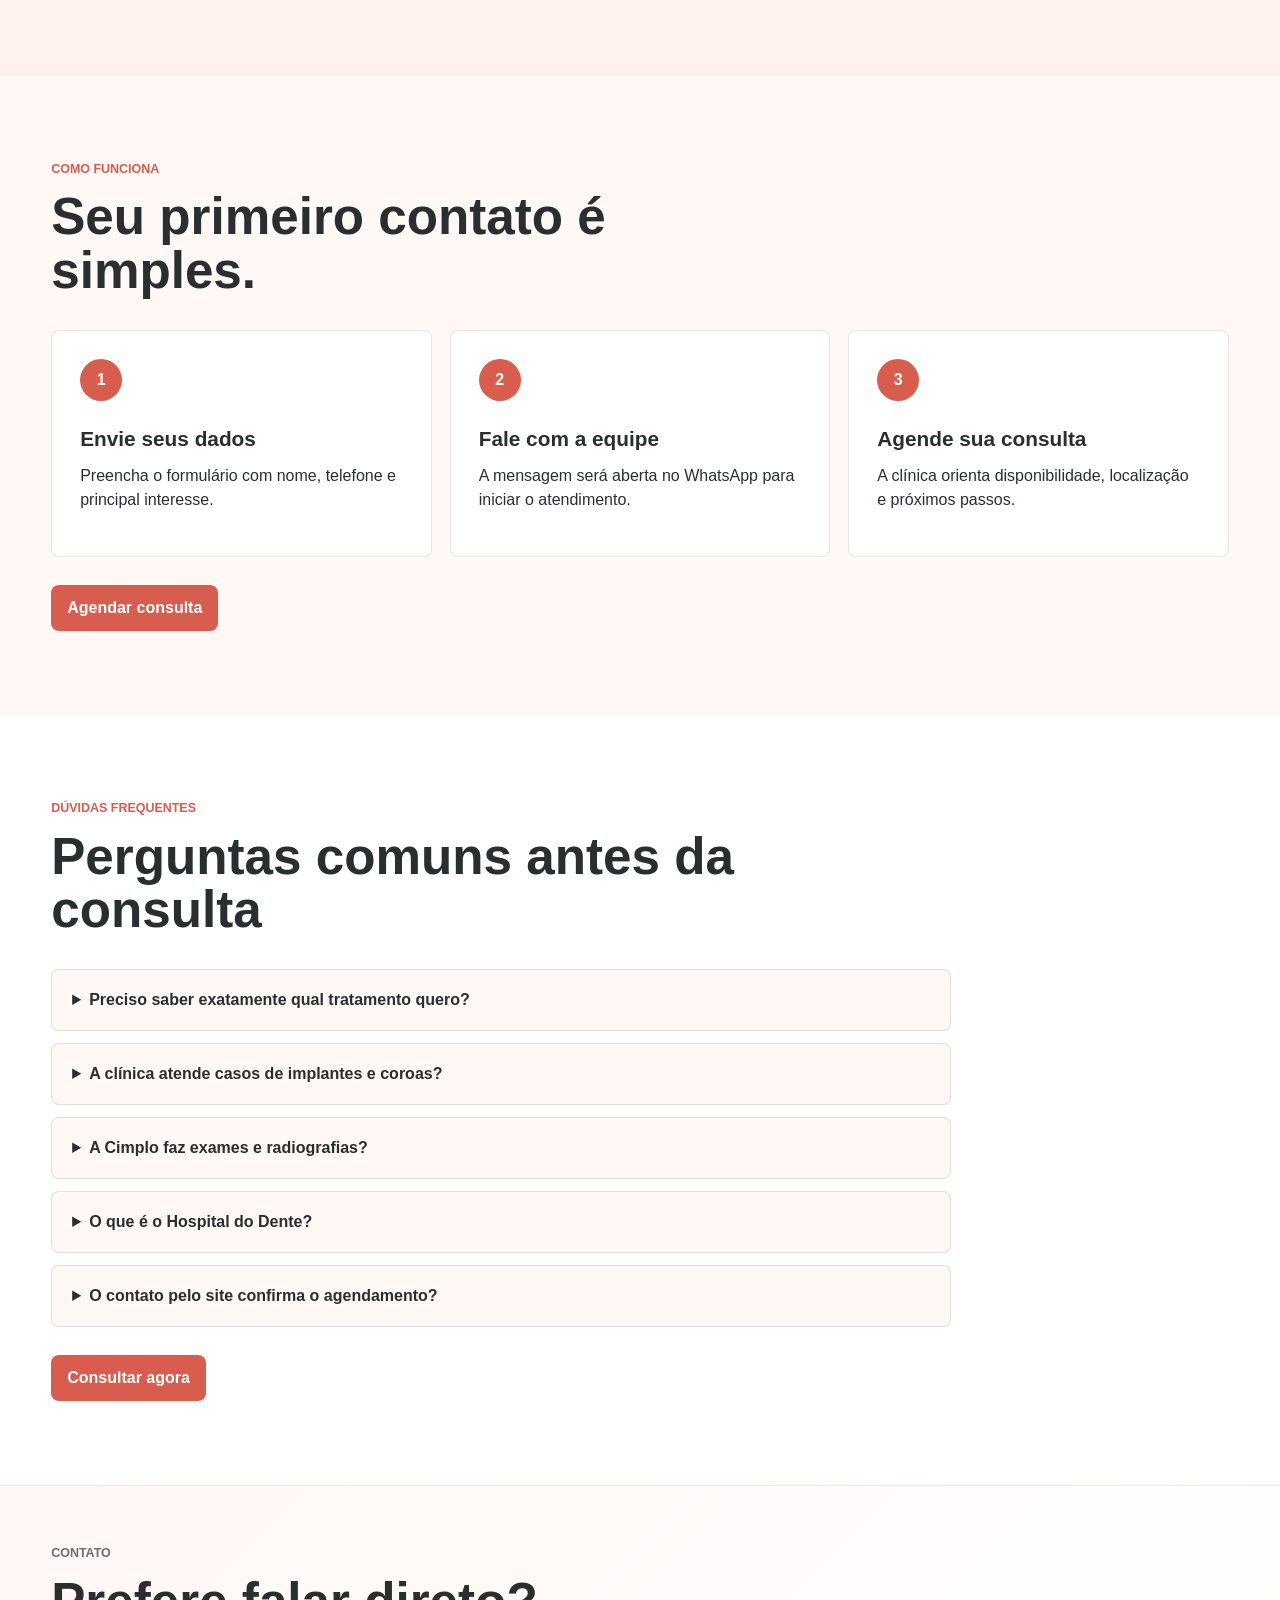
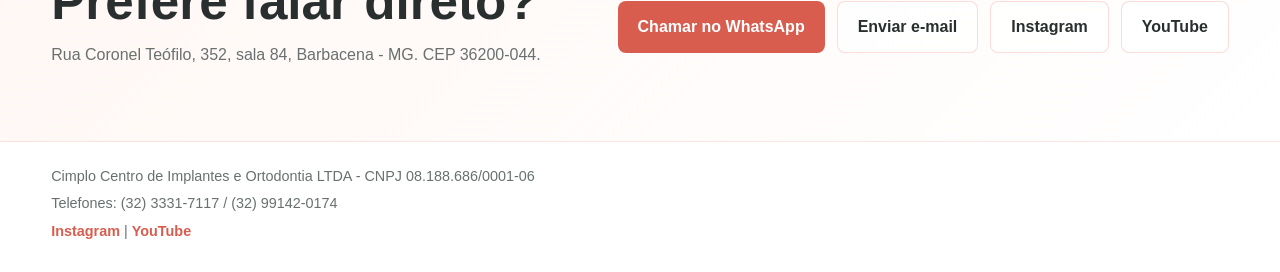
==== commit 143d8c2a: "Add files via upload" ====
--- a/index.html
+++ b/index.html
@@ -9,18 +9,20 @@
       content="Agende sua consulta na Cimplo Dental Spa, clínica odontológica em Barbacena desde 2006. Envie seus dados pelo WhatsApp."
     >
     <meta property="og:type" content="website">
+    <meta property="og:url" content="https://cimplo.vercel.app/">
     <meta property="og:title" content="Cimplo Dental Spa | Odontologia Avançada em Barbacena">
     <meta property="og:description" content="Implantes, protocolos, coroas, harmonização facial, exames e radiografias em uma estrutura completa.">
-    <meta property="og:image" content="assets/og-image.png">
+    <meta property="og:image" content="https://cimplo.vercel.app/assets/og-image.png">
     <meta property="og:image:width" content="1200">
     <meta property="og:image:height" content="630">
-    <meta property="og:image:alt" content="Cimplo Dental Spa - Restaurando sorrisos, elevando a autoestima.">
+    <meta property="og:image:alt" content="Cimplo Dental Spa | Odontologia Avançada em Barbacena">
     <meta name="twitter:card" content="summary_large_image">
     <meta name="twitter:title" content="Cimplo Dental Spa | Odontologia Avançada em Barbacena">
     <meta name="twitter:description" content="Agende sua consulta na Cimplo Dental Spa em Barbacena.">
-    <meta name="twitter:image" content="assets/og-image.png">
+    <meta name="twitter:image" content="https://cimplo.vercel.app/assets/og-image.png">
     <link rel="preload" href="logo.svg" as="image">
     <link rel="preload" href="assets/cimplo-hero.png" as="image">
+    <link rel="preload" href="assets/cimplo-hero-mobile.jpg" as="image" media="(max-width: 880px)">
     <link rel="stylesheet" href="styles.css">
   </head>
   <body>
@@ -38,7 +40,10 @@
 
     <main id="inicio">
       <section class="hero" aria-labelledby="hero-title">
-        <img class="hero-image" src="assets/cimplo-hero.png" alt="Ambiente moderno de clínica odontológica com atendimento acolhedor">
+        <picture class="hero-picture">
+          <source media="(max-width: 880px)" srcset="assets/cimplo-hero-mobile.jpg">
+          <img class="hero-image" src="assets/cimplo-hero.png" alt="Ambiente moderno de clínica odontológica com atendimento acolhedor">
+        </picture>
         <div class="hero-shade" aria-hidden="true"></div>
         <div class="hero-content">
           <div class="hero-copy">
--- a/styles.css
+++ b/styles.css
@@ -99,12 +99,17 @@
   padding: 48px clamp(18px, 4vw, 56px);
 }
 
+.hero-picture,
 .hero-image,
 .hero-shade {
   position: absolute;
   inset: 0;
   width: 100%;
   height: 100%;
+}
+
+.hero-picture {
+  display: block;
 }
 
 .hero-image {
@@ -229,10 +234,11 @@
 
 .lead-form {
   padding: 26px;
-  border: 1px solid rgba(255, 255, 255, 0.62);
+  border: 1px solid rgba(255, 255, 255, 0.48);
   border-radius: 8px;
-  background: rgba(255, 255, 255, 0.94);
-  box-shadow: var(--shadow);
+  background: rgba(255, 255, 255, 0.72);
+  box-shadow: 0 22px 58px rgba(97, 58, 46, 0.12);
+  backdrop-filter: blur(8px);
   animation: fadeUp 0.85s 0.12s ease both;
 }
 
